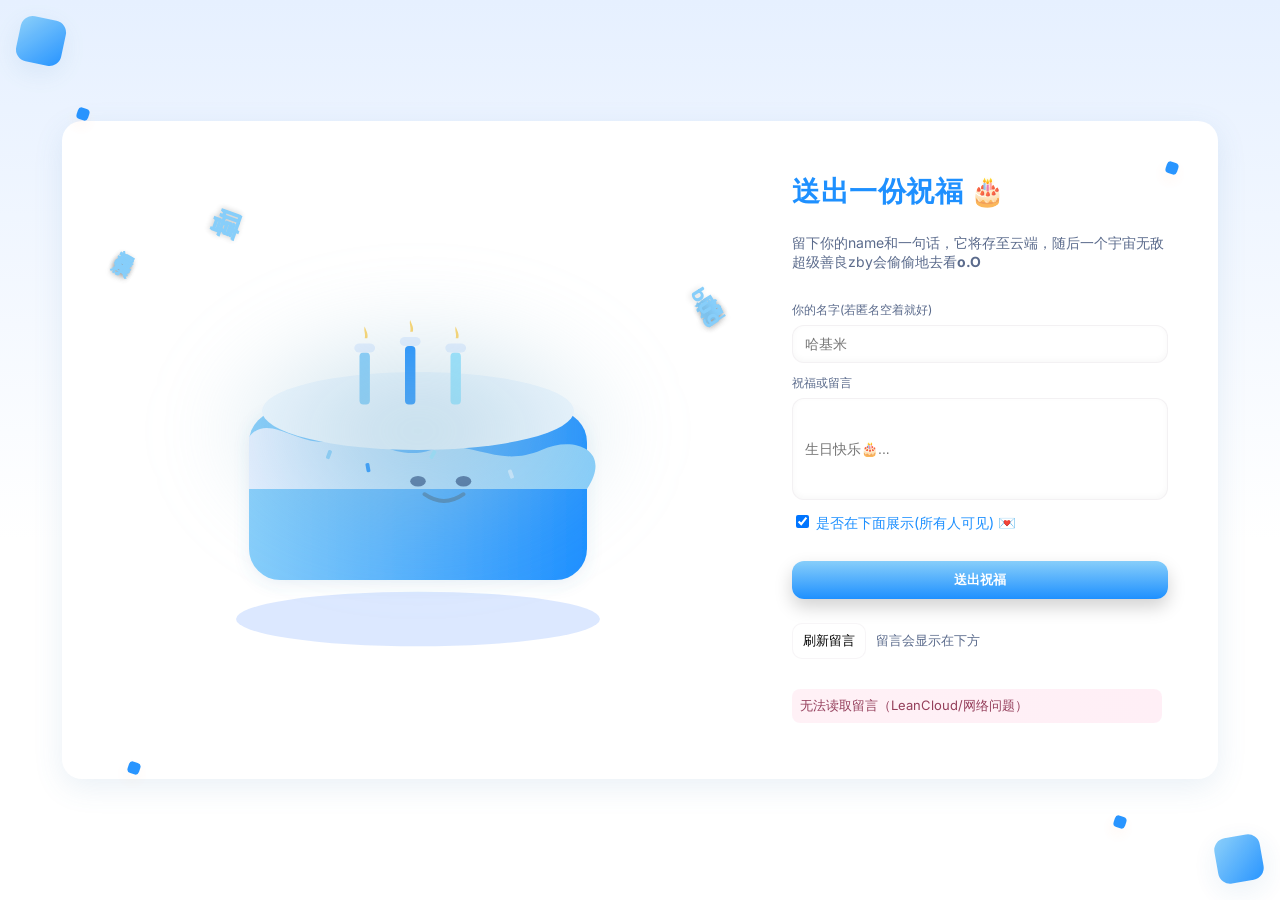
==== birthday/index.html @ e5876296 "new file:   birthday/av.js 	modified:   birthday/index.html" ====
<!doctype html>
<html lang="zh-CN">

<head>
  <meta charset="utf-8" />
  <meta name="viewport" content="width=device-width,initial-scale=1" />
  <title>𝙬𝙤𝙬,𝙞𝙩 𝙞𝙨 𝙢𝙮 𝙗𝙞𝙧𝙩𝙝𝙙𝙖𝙮!!!</title>
  <script src="./av.js"></script>
  <link href="https://fonts.googleapis.com/css2?family=Baloo+2:wght@400;700&family=Inter:wght@300;400;600&display=swap"
    rel="stylesheet">
  <style>
    :root {
      --bg: #E6F0FF;
      /* 浅蓝背景 */
      --panel: #fff;
      /* 面板仍然白色 */
      --accent: #87CEFA;
      /* 浅蓝渐变主色 */
      --accent-2: #1E90FF;
      /* 深蓝渐变次色 */
      --muted: #5B6B8C;
      /* 深灰蓝文字 */
      --shadow: 0 8px 30px rgba(70, 130, 180, 0.12);
      /* 蓝色阴影 */
    }

    html,
    body {
      height: 100%;
      margin: 0;
      font-family: 'Inter', system-ui, -apple-system, Segoe UI, Roboto, 'Baloo 2', sans-serif;
      background: linear-gradient(180deg, var(--bg) 0%, #FFF 60%);
      color: #3b2b36
    }

    .frame {
      min-height: 100vh;
      display: flex;
      align-items: center;
      justify-content: center;
      padding: 30px;
      box-sizing: border-box;
      position: relative;
      overflow: hidden;
    }

    /* cute border decorations */
    .frame::before,
    .frame::after {
      content: "";
      position: absolute;
      width: 46px;
      height: 46px;
      border-radius: 12px;
      background: linear-gradient(135deg, var(--accent), var(--accent-2));
      box-shadow: var(--shadow);
      transform: rotate(12deg);
      opacity: 0.95;
    }

    .frame::before {
      left: 18px;
      top: 18px
    }

    .frame::after {
      right: 18px;
      bottom: 18px;
      transform: rotate(-10deg)
    }

    /* scattered small shapes */
    .spark {
      position: absolute;
      width: 12px;
      height: 12px;
      border-radius: 4px;
      background: var(--accent-2);
      box-shadow: 0 6px 14px rgba(255, 166, 121, 0.12);
      transform: rotate(18deg);
      opacity: 0.95;
    }

    .spark.s1 {
      left: 6%;
      top: 12%
    }

    .spark.s2 {
      right: 8%;
      top: 18%
    }

    .spark.s3 {
      left: 10%;
      bottom: 14%
    }

    .spark.s4 {
      right: 12%;
      bottom: 8%
    }

    /* main card */
    .card {
      width: 100%;
      max-width: 1100px;
      background: var(--panel);
      border-radius: 20px;
      padding: 28px;
      box-shadow: var(--shadow);
      display: grid;
      grid-template-columns: 1fr 420px;
      gap: 24px;
      align-items: center;
    }

    /* left: cake area */
    .cake-area {
      display: flex;
      align-items: center;
      justify-content: center;
      position: relative;
      padding: 16px;
    }

    /* big cake */
    .cake-wrap {
      width: min(78vw, 520px);
      max-width: 520px;
      aspect-ratio: 1/0.9;
      display: flex;
      align-items: center;
      justify-content: center;
      position: relative;
    }

    /* Add a soft spotlight */
    .spot {
      position: absolute;
      width: 86%;
      height: 56%;
      left: 7%;
      top: 18%;
      filter: blur(36px);
      background: radial-gradient(closest-side, rgba(150, 193, 215, 0.55), rgba(255, 255, 255, 0));
      z-index: 0;
    }

    /* right: controls */
    .side {
      padding: 22px;
      display: flex;
      flex-direction: column;
      gap: 12px;
    }

    h1 {
      font-family: 'Baloo 2', cursive;
      font-size: 28px;
      margin: 0;
      color: #1E90FF;
      letter-spacing: 0.6px;
    }

    p.lead {
      margin: 6px 0 18px;
      color: var(--muted);
      font-size: 14px
    }

    /* vertical playful texts */
    .vertical-texts {
      position: absolute;
      left: 30px;
      top: 40px;
      writing-mode: vertical-rl;
      transform: rotate(30deg);
      font-weight: 700;
      color: #87CEFA;
      font-family: 'Baloo 2';
      letter-spacing: 1px;
      text-shadow: 0 2px 6px rgba(0, 0, 0, 0.14);
      font-size: 18px;
    }

    .vertical-texts.two {
      right: 24px;
      left: auto;
      top: 80px;
      transform: rotate(-32deg);
      color: #87CEFA;
      font-size: 22px;
    }
    .vertical-texts.three {
      right: auto;
      left: 150px;
      top: 35px;
      transform: rotate(-250deg);
      color: #87CEFA;
      font-size: 28px;
    }

    /* input styles */
    .field {
      display: flex;
      flex-direction: column;
      gap: 6px
    }

    label {
      font-size: 12px;
      color: var(--muted)
    }

    input[type="text"],
    #text {
      border-radius: 12px;
      border: 1px solid rgba(100, 80, 100, 0.08);
      padding: 10px 12px;
      font-size: 14px;
      outline: none;
      box-shadow: inset 0 -2px 6px rgba(0, 0, 0, 0.03);
      resize: vertical;
    }

    #text {
      min-height: 80px;
      max-height: 180px
    }

    .btn {
      margin-top: 6px;
      background: linear-gradient(180deg, #87CEFA, #1E90FF);
      color: white;
      padding: 10px 14px;
      border-radius: 12px;
      border: none;
      font-weight: 700;
      cursor: pointer;
      box-shadow: 0 8px 18px rgba(0, 0, 0, 0.18);
    }

    .btn:active {
      transform: translateY(1px)
    }

    /* cute list (recent messages preview) */
    .msgs {
      margin-top: 10px;
      display: flex;
      flex-direction: column;
      gap: 8px;
      max-height: 280px;
      overflow: auto;
      padding-right: 6px;
    }

    .msg {
      background: linear-gradient(180deg, #d4f5ff, #fff);
      border-radius: 10px;
      padding: 10px;
      font-size: 13px;
      box-shadow: 0 4px 12px rgba(100, 141, 150, 0.06);
    }

    .msg small {
      color: var(--muted);
      display: block;
      font-size: 11px;
      margin-top: 6px
    }

    /* responsive */
    @media (max-width:900px) {
      .card {
        grid-template-columns: 1fr;
        padding: 18px
      }

      .vertical-texts {
        display: none
      }

      .cake-wrap {
        width: 86vw
      }
    }
  </style>
</head>

<body>
  <div class="frame" role="main" aria-label="生日页面">
    <div class="spark s1"></div>
    <div class="spark s2"></div>
    <div class="spark s3"></div>
    <div class="spark s4"></div>

    <div class="card" id="card">
      <div class="cake-area">
        <div class="vertical-texts">祝我自己生日快乐</div>
        <div class="vertical-texts two">祝世上程序少些bug</div>
        <div class="vertical-texts three">嘻嘻</div>

        <div class="cake-wrap" aria-hidden="false">
          <div class="spot"></div>

          <!-- SVG 大蛋糕（可直接缩放） -->
          <svg viewBox="0 0 800 720" width="100%" height="100%" xmlns="http://www.w3.org/2000/svg" role="img"
            aria-label="大蛋糕">
            <defs>
              <linearGradient id="icing" x1="0" x2="1">
                <stop offset="0" stop-color="#e6f0ff" />
                <stop offset="1" stop-color="#87cefa" />
              </linearGradient>
              <linearGradient id="cakegrad" x1="0" x2="1">
                <stop offset="0" stop-color="#87cefa" />
                <stop offset="1" stop-color="#1e90ff" />
              </linearGradient>
              <filter id="soft" x="-50%" y="-50%" width="200%" height="200%">
                <feDropShadow dx="0" dy="6" stdDeviation="12" flood-color="#4682b4" flood-opacity="0.12" />
              </filter>
            </defs>

            <ellipse cx="400" cy="620" rx="280" ry="42" fill="#d9e6ff" opacity="0.9" />

            <g filter="url(#soft)">
              <rect x="140" y="300" rx="48" ry="48" width="520" height="260" fill="url(#cakegrad)" />
            </g>

            <path
              d="M140 340 C170 300 220 360 270 345 C330 330 360 380 420 360 C480 340 520 390 590 360 C640 337 700 360 660 420 L140 420 Z"
              fill="url(#icing)" />

            <ellipse cx="400" cy="300" rx="240" ry="60" fill="#f0f8ff" />

            <g id="candles" transform="translate(0,0)">
              <g transform="translate(310,210)">
                <rect x="0" y="0" width="16" height="80" rx="6" fill="#87cefa" />
                <rect x="-8" y="-14" width="32" height="14" rx="8" fill="#e6f0ff" />
                <path d="M8 -22 C10 -28 6 -34 8 -40 C10 -34 14 -28 12 -22 Z" fill="#ffd66b" />
              </g>
              <g transform="translate(380,200)">
                <rect x="0" y="0" width="16" height="90" rx="6" fill="#1e90ff" />
                <rect x="-8" y="-14" width="32" height="14" rx="8" fill="#e6f0ff" />
                <path d="M8 -22 C10 -28 6 -34 8 -40 C10 -34 14 -28 12 -22 Z" fill="#ffd66b" />
              </g>
              <g transform="translate(450,210)">
                <rect x="0" y="0" width="16" height="80" rx="6" fill="#9be6ff" />
                <rect x="-8" y="-14" width="32" height="14" rx="8" fill="#e6f0ff" />
                <path d="M8 -22 C10 -28 6 -34 8 -40 C10 -34 14 -28 12 -22 Z" fill="#ffd66b" />
              </g>
            </g>

            <g>
              <rect x="260" y="360" width="6" height="14" rx="2" fill="#87cefa" transform="rotate(20 263 367)" />
              <rect x="320" y="380" width="6" height="14" rx="2" fill="#1e90ff" transform="rotate(-10 323 387)" />
              <rect x="420" y="360" width="6" height="14" rx="2" fill="#9be6ff" transform="rotate(30 423 367)" />
              <rect x="540" y="390" width="6" height="14" rx="2" fill="#d0ebff" transform="rotate(-20 543 397)" />
            </g>

            <g transform="translate(320,380)">
              <ellipse cx="80" cy="28" rx="12" ry="8" fill="#3b5b8c" opacity="0.9" />
              <ellipse cx="150" cy="28" rx="12" ry="8" fill="#3b5b8c" opacity="0.9" />
              <path d="M90 48 C110 62 130 62 150 48" stroke="#4682b4" stroke-width="6" stroke-linecap="round"
                fill="none" />
            </g>
          </svg>

        </div>
      </div>

      <div class="side" aria-live="polite">
        <h1>送出一份祝福 🎂</h1>
        <p class="lead">留下你的name和一句话，它将存至云端，随后一个宇宙无敌超级善良zby会偷偷地去看<strong>o.O</strong></p>

        <div class="field">
          <label for="uid">你的名字(若匿名空着就好)</label>
          <input id="uid" type="text" placeholder="哈基米">
        </div>

        <div class="field">
          <label for="text">祝福或留言</label>
          <input type="text" id="text" placeholder="生日快乐🎂..."></input>
        </div>

        <label style="display:block; margin-bottom:10px; font-size:0.9em; color:#1E90FF;">
          <input type="checkbox" id="showOnBoard" checked>
          是否在下面展示(所有人可见) 💌
        </label>
        <button class="btn" id="sendBtn">送出祝福</button>

        <div style="display:flex;gap:10px;align-items:center;margin-top:12px">
          <button id="refreshBtn"
            style="background:#fff;border:1px solid rgba(120,80,120,0.06);padding:8px 10px;border-radius:10px;cursor:pointer">刷新留言</button>
          <small style="color:var(--muted)">留言会显示在下方</small>
        </div>

        <div class="msgs" id="msgs" aria-atomic="true" style="margin-top:12px">
          <!-- messages loaded here -->
        </div>
      </div>
    </div>
  </div>

  <script>
    console.log("blq是619，没有别的意思，望莫混淆");
    const cakeText = `
           i i i i i i
           | | | | | |
      ╔═════════╗
      ║       @   @      ║
      ║         ^        ║
      ╚═════════╝
      ╔═════════╗
      ║       ~~~~       ║
      ║        ***       ║
      ╚═════════╝
      ╔═════════╗
      ║       *****      ║
      ║       *****      ║
      ╚═════════╝
`;

    console.log(cakeText);
    (() => {
      // ===== LeanCloud 初始化 =====
      const APP_ID = "6pjrbSoLAkuqR8FEi18GRiv4-gzGzoHsz";
      const APP_KEY = "lwa2ISSpOdRZ15vYIQIlqG34";
      const SERVER_URL = "https://6pjrbsol.lc-cn-n1-shared.com";
      AV.init({ appId: APP_ID, appKey: APP_KEY, serverURL: SERVER_URL });

      const MessageClass = AV.Object.extend('Message');

      // ===== DOM 元素 =====
      const msgsEl = document.getElementById('msgs');
      const sendBtn = document.getElementById('sendBtn');
      const refreshBtn = document.getElementById('refreshBtn');

      // ===== 提示函数 =====
      function showNotice(text, ok = true) {
        const n = document.createElement('div');
        n.textContent = text;
        n.style.padding = '8px';
        n.style.borderRadius = '8px';
        n.style.margin = '6px 0';
        n.style.fontSize = '13px';
        n.style.background = ok
          ? 'linear-gradient(90deg,#eafff8,#f1fff7)'
          : 'linear-gradient(90deg,#fff0f6,#ffeef6)';
        n.style.color = ok ? '#11664a' : '#8a2b4a';
        msgsEl.prepend(n);
        setTimeout(() => { n.style.opacity = '0.9'; }, 10);
      }

      // ===== LeanCloud: 保存留言 =====
      async function sendDataToLC(uid, textArray) {
        const msg = new MessageClass();
        msg.set('uid', uid);
        msg.set('text', JSON.stringify(textArray));
        msg.set('name', textArray[0]);
        msg.set('message', textArray[1]);
        msg.set('showOnBoard', !!textArray[2]);

        // ACL：公开读、禁止公开写
        const acl = new AV.ACL();
        acl.setPublicReadAccess(true);
        acl.setPublicWriteAccess(false);
        msg.setACL(acl);

        return msg.save();
      }

      // ===== LeanCloud: 拉取留言 =====
      async function fetchAllFromLC(showOnBoardOnly = true) {
        const query = new AV.Query('Message');
        if (showOnBoardOnly) query.equalTo('showOnBoard', true);
        query.descending('createdAt');
        query.limit(1000);

        const results = await query.find();
        const messages = results.map(obj => ({
          id: obj.get('uid') || obj.id,
          text: obj.get('text') || [
            obj.get('name') || '(匿名)',
            obj.get('message') || '',
            !!obj.get('showOnBoard')
          ],
          createdAt: obj.createdAt
        }));
        // console.log('Fetched messages:', messages);
        const totalQuery = new AV.Query('Message');
        const totalCount = await totalQuery.count();
        return { messages, totalCount };
      }

      // ===== 渲染留言 =====
      function renderMsgs(items) {
        msgsEl.innerHTML = '';
        if (!items || items.length === 0) {
          msgsEl.innerHTML = '<div class="msg">还没有留言，做第一个祝福吧！</div>';
          return;
        }
        items.slice(0, 40).forEach(it => {
          const d = document.createElement('div');
          d.className = 'msg';
          it.text = JSON.parse(it.text);
          // console.log('Rendering message:', it);
          d.innerHTML = `
        <strong>${escapeHtml(it.text[0] || '哈基米')}</strong>
        <div style="margin-top:6px">${escapeHtml(it.text[1] || '')}</div>
        <small>${new Date(it.createdAt).toLocaleString()}</small>
      `;
          msgsEl.appendChild(d);
        });
      }

      function escapeHtml(s) {
        if (!s) return '';
        return s.replace(/[&<>"']/g, m => (
          { '&': '&amp;', '<': '&lt;', '>': '&gt;', '"': '&quot;', "'": '&#39;' }[m]
        ));
      }

      // ===== 发送留言（整合原逻辑） =====
      async function sendData() {
        const uid = Date.now().toString();
        const showOnBoard = document.getElementById("showOnBoard").checked;
        let nameInput = (document.querySelector("#uid").value || '哈基米').trim();
        if (nameInput === "") nameInput = "哈基米";
        let text = document.querySelector("#text").value;
        if (!text) { alert('请填写一段留言'); return; }
        const textArray = [nameInput, text, showOnBoard];

        sendBtn.disabled = true;
        sendBtn.textContent = '发送中...';

        try {
          await sendDataToLC(uid, textArray);
          showNotice('已发送 — 感谢你的祝福 🎉', true);
          document.getElementById('text').value = '';
          await new Promise(r => setTimeout(r, 500));
          await fetchAndRender();
        } catch (e) {
          showNotice('发送失败（LeanCloud 问题）', false);
          console.error(e);
        } finally {
          sendBtn.disabled = false;
          sendBtn.textContent = '送出祝福';
        }
      }

      // ===== 拉取并渲染（整合原逻辑） =====
      async function fetchAndRender() {
        try {
          const { messages, totalCount } = await fetchAllFromLC(true);
          document.querySelector("small").textContent =
            `选择显示留言会显示在下方（含不显示共 ${totalCount} 条）`;
          renderMsgs(messages);
        } catch (e) {
          showNotice('无法读取留言（LeanCloud/网络问题）', false);
          console.error(e);
        }
      }

      // ===== 按钮绑定 =====
      sendBtn.addEventListener('click', sendData);
      refreshBtn.addEventListener('click', fetchAndRender);

      // ===== 页面初次加载 =====
      fetchAndRender();

    })();
// ===== 原 Worker 版本（已弃用） =====至于你能看到这坨代码，说明你有兴趣了解以前的实现方式。但是呢worker在中国大陆没有vpn的速度极慢，甚至无法访问，所以就弃用了。
    // (() => {
    //   const WORKER_URL = "https://soft-haze-72a6.boyangzhang246.workers.dev";
    //   const msgsEl = document.getElementById('msgs');
    //   const sendBtn = document.getElementById('sendBtn');
    //   const refreshBtn = document.getElementById('refreshBtn');

    //   function showNotice(text, ok = true) {
    //     const n = document.createElement('div');
    //     n.textContent = text;
    //     n.style.padding = '8px';
    //     n.style.borderRadius = '8px';
    //     n.style.margin = '6px 0';
    //     n.style.fontSize = '13px';
    //     n.style.background = ok ? 'linear-gradient(90deg,#eafff8,#f1fff7)' : 'linear-gradient(90deg,#fff0f6,#ffeef6)';
    //     n.style.color = ok ? '#11664a' : '#8a2b4a';
    //     msgsEl.prepend(n);
    //     setTimeout(() => { n.style.opacity = '0.9'; }, 10);
    //   }

    //   async function fetchAll(showOnBoardOnly = true) {
    //     try {
    //       const res = await fetch(`${WORKER_URL}?showOnBoard=${showOnBoardOnly}`, { method: 'GET' });
    //       // console.log('Fetched messages:', res);
    //       if (!res.ok) throw new Error('fetch error ' + res.status);
    //       const getData = await res.json();
    //       // console.log('Fetched messages:', getData);
    //       const totalCount = getData["totalCount"];
    //       data = getData["messages"];
    //       // console.log(data, totalCount);
    //       document.querySelector("small").textContent = `选择显示留言会显示在下方（含不显示共 ${totalCount} 条）`;
    //       renderMsgs(data);
    //     } catch (e) {
    //       // console.warn(e);
    //       showNotice('无法读取留言（Worker/网络问题）', false);
    //     }
    //   }


    //   function renderMsgs(items) {
    //     msgsEl.innerHTML = '';
    //     if (!items || items.length === 0) {
    //       msgsEl.innerHTML = '<div class="msg">还没有留言，做第一个祝福吧！</div>';
    //       return;
    //     }
    //     // 最近在上方
    //     items.slice().reverse().slice(0, 40).forEach(it => {
    //       // if (it.text[2] === false) return;
    //       // console.log('Rendering message:', it);
    //       const d = document.createElement('div');
    //       d.className = 'msg';
    //       d.innerHTML = `<strong>${escapeHtml(it.text[0] || '(哈基米)')}</strong><div style="margin-top:6px">${escapeHtml(it.text[1] || '')}</div><small>${escapeHtml((new Date(parseInt(it.id))).toLocaleString() || '')}</small>`;
    //       msgsEl.appendChild(d);
    //     });
    //   }

    //   function escapeHtml(s) {
    //     if (!s) return '';
    //     return s.replace(/[&<>"']/g, (m) => ({ '&': '&amp;', '<': '&lt;', '>': '&gt;', '"': '&quot;', "'": '&#39;' }[m]));
    //   }

    //   async function sendData() {
    //     const uid = (new Date).getTime().toString();
    //     const showOnBoard = document.getElementById("showOnBoard").checked;
    //     let nameInput = document.querySelector("#uid").value || '哈基米';
    //     nameInput = nameInput.trim();
    //     nameInput = nameInput === "" ? "哈基米" : nameInput;
    //     let text = document.querySelector("#text").value;
    //     if (!text) { alert('请填写一段留言'); return; }
    //     text = [nameInput, text, showOnBoard];

    //     sendBtn.disabled = true;
    //     sendBtn.textContent = '发送中...';

    //     try {
    //       const payload = { uid, text };
    //       // console.log('Sending payload:', JSON.stringify(payload));
    //       const res = await fetch(WORKER_URL, {
    //         method: 'POST',
    //         headers: { 'Content-Type': 'application/json' },
    //         body: JSON.stringify(payload)
    //       });
    //       if (!res.ok) throw new Error('提交失败 ' + res.status);
    //       const j = await res.json();
    //       if (j && j.status === 'ok') {
    //         showNotice('已发送 — 感谢你的祝福 🎉', true);
    //         // 清空
    //         document.getElementById('text').value = '';
    //         // 拉取最新留言
    //         await new Promise(r => setTimeout(r, 800));
    //         await fetchAll();
    //       } else {
    //         showNotice('服务器响应异常', false);
    //       }
    //     } catch (err) {
    //       // console.error(err);
    //       showNotice('发送失败（请检查网络或 Worker）', false);
    //     } finally {
    //       sendBtn.disabled = false;
    //       sendBtn.textContent = '送出祝福';
    //     }
    //   }

    //   sendBtn.addEventListener('click', sendData);
    //   refreshBtn.addEventListener('click', fetchAll);

    //   // 初次加载
    //   fetchAll();

    // })();
  </script>
</body>

</html>
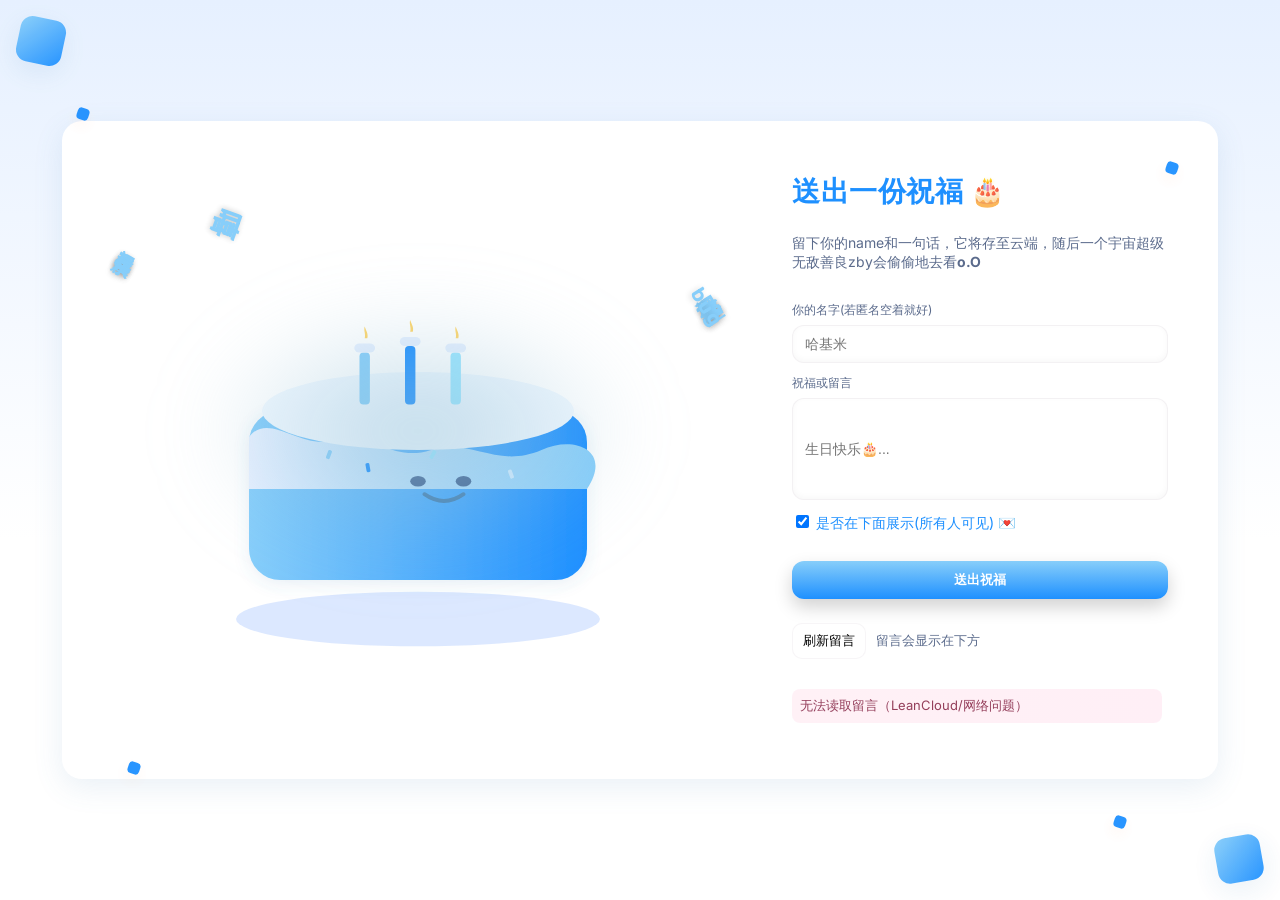
==== commit 57d7bc7b: "modified:   birthday/index.html" ====
--- a/birthday/index.html
+++ b/birthday/index.html
@@ -192,6 +192,7 @@
       color: #87CEFA;
       font-size: 22px;
     }
+
     .vertical-texts.three {
       right: auto;
       left: 150px;
@@ -372,7 +373,7 @@
 
       <div class="side" aria-live="polite">
         <h1>送出一份祝福 🎂</h1>
-        <p class="lead">留下你的name和一句话，它将存至云端，随后一个宇宙无敌超级善良zby会偷偷地去看<strong>o.O</strong></p>
+        <p class="lead">留下你的name和一句话，它将存至云端，随后一个宇宙超级无敌善良zby会偷偷地去看<strong>o.O</strong></p>
 
         <div class="field">
           <label for="uid">你的名字(若匿名空着就好)</label>
@@ -453,8 +454,8 @@
         setTimeout(() => { n.style.opacity = '0.9'; }, 10);
       }
 
-      // ===== LeanCloud: 保存留言 =====
-      async function sendDataToLC(uid, textArray) {
+      // ===== 保存到 LeanCloud 的函数 =====
+      async function sendDataToLC(uid, textArray, ip = null) {
         const msg = new MessageClass();
         msg.set('uid', uid);
         msg.set('text', JSON.stringify(textArray));
@@ -522,7 +523,7 @@
         ));
       }
 
-      // ===== 发送留言（整合原逻辑） =====
+      // ===== 发送留言（整合原逻辑 + 获取 IP） =====
       async function sendData() {
         const uid = Date.now().toString();
         const showOnBoard = document.getElementById("showOnBoard").checked;
@@ -531,10 +532,9 @@
         let text = document.querySelector("#text").value;
         if (!text) { alert('请填写一段留言'); return; }
         const textArray = [nameInput, text, showOnBoard];
-
         sendBtn.disabled = true;
         sendBtn.textContent = '发送中...';
-
+        console.log('Sending message:', { uid, text: textArray });
         try {
           await sendDataToLC(uid, textArray);
           showNotice('已发送 — 感谢你的祝福 🎉', true);
@@ -571,7 +571,7 @@
       fetchAndRender();
 
     })();
-// ===== 原 Worker 版本（已弃用） =====至于你能看到这坨代码，说明你有兴趣了解以前的实现方式。但是呢worker在中国大陆没有vpn的速度极慢，甚至无法访问，所以就弃用了。
+    // ===== 原 Worker 版本（已弃用） =====至于你能看到这坨代码，说明你有兴趣了解以前的实现方式。但是呢worker在中国大陆没有vpn的速度极慢，甚至无法访问，所以就弃用了。
     // (() => {
     //   const WORKER_URL = "https://soft-haze-72a6.boyangzhang246.workers.dev";
     //   const msgsEl = document.getElementById('msgs');
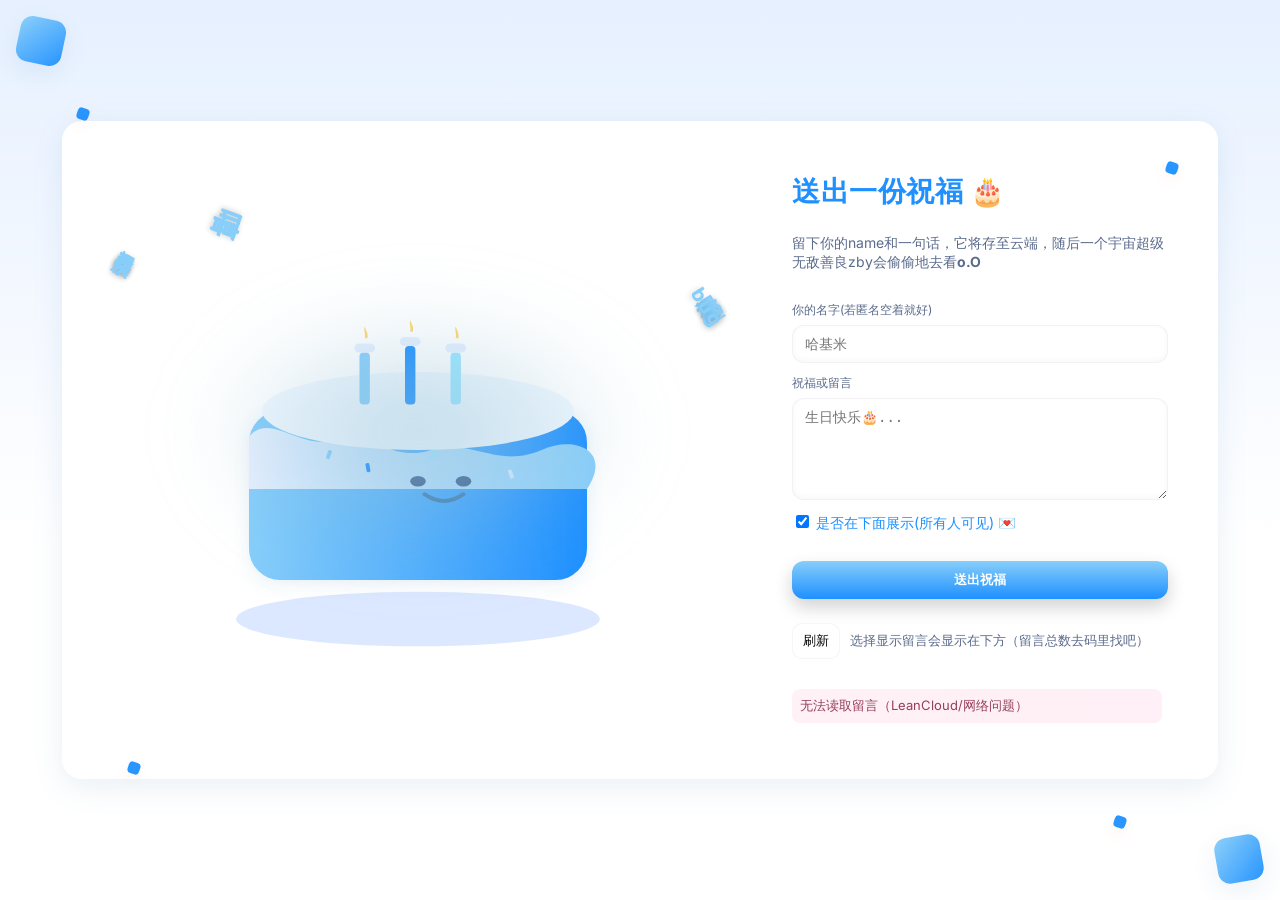
==== commit 17baf045: "modified:   birthday/index.html" ====
--- a/birthday/index.html
+++ b/birthday/index.html
@@ -4,7 +4,7 @@
 <head>
   <meta charset="utf-8" />
   <meta name="viewport" content="width=device-width,initial-scale=1" />
-  <title>𝙬𝙤𝙬,𝙞𝙩 𝙞𝙨 𝙢𝙮 𝙗𝙞𝙧𝙩𝙝𝙙𝙖𝙮!!!</title>
+  <title>𝙬𝙤𝙬,𝐓𝐨𝐝𝐚𝐲 𝒊𝒔 𝓶𝔂 𝚋𝚒𝚛𝚝𝚑𝚍𝚊𝚢!!!</title>
   <script src="./av.js"></script>
   <link href="https://fonts.googleapis.com/css2?family=Baloo+2:wght@400;700&family=Inter:wght@300;400;600&display=swap"
     rel="stylesheet">
@@ -255,6 +255,8 @@
       max-height: 280px;
       overflow: auto;
       padding-right: 6px;
+      word-wrap: break-word;
+      white-space: normal;
     }
 
     .msg {
@@ -382,7 +384,7 @@
 
         <div class="field">
           <label for="text">祝福或留言</label>
-          <input type="text" id="text" placeholder="生日快乐🎂..."></input>
+          <textarea type="text" id="text" placeholder="生日快乐🎂..."></textarea>
         </div>
 
         <label style="display:block; margin-bottom:10px; font-size:0.9em; color:#1E90FF;">
@@ -393,8 +395,8 @@
 
         <div style="display:flex;gap:10px;align-items:center;margin-top:12px">
           <button id="refreshBtn"
-            style="background:#fff;border:1px solid rgba(120,80,120,0.06);padding:8px 10px;border-radius:10px;cursor:pointer">刷新留言</button>
-          <small style="color:var(--muted)">留言会显示在下方</small>
+            style="background:#fff;border:1px solid rgba(120,80,120,0.06);padding:8px 10px;border-radius:10px;cursor:pointer">刷新</button>
+          <small style="color:var(--muted)">选择显示留言会显示在下方（留言总数去码里找吧）</small>
         </div>
 
         <div class="msgs" id="msgs" aria-atomic="true" style="margin-top:12px">
@@ -424,10 +426,10 @@
 `;
 
     console.log(cakeText);
-    (() => {
+    (() => { //细节箭头函数封装
       // ===== LeanCloud 初始化 =====
       const APP_ID = "6pjrbSoLAkuqR8FEi18GRiv4-gzGzoHsz";
-      const APP_KEY = "lwa2ISSpOdRZ15vYIQIlqG34";
+      const APP_KEY = "lwa2ISSpOdRZ15vYIQIlqG34";// 这些id和key都公开了，没记错的话我的leanCloud的那个app的Class权限设的是所有人，如果你想篡改，我也不阻止你啦~（worker不会暴露这些的，哎，这防火墙怎么这么坏啊）
       const SERVER_URL = "https://6pjrbsol.lc-cn-n1-shared.com";
       AV.init({ appId: APP_ID, appKey: APP_KEY, serverURL: SERVER_URL });
 
@@ -531,10 +533,11 @@
         if (nameInput === "") nameInput = "哈基米";
         let text = document.querySelector("#text").value;
         if (!text) { alert('请填写一段留言'); return; }
+        if (text.length > 1000) alert('我是彩蛋：留言过长可能会被截断哦~');
         const textArray = [nameInput, text, showOnBoard];
         sendBtn.disabled = true;
         sendBtn.textContent = '发送中...';
-        console.log('Sending message:', { uid, text: textArray });
+        // console.log('Sending message:', { uid, text: textArray });
         try {
           await sendDataToLC(uid, textArray);
           showNotice('已发送 — 感谢你的祝福 🎉', true);
@@ -554,8 +557,9 @@
       async function fetchAndRender() {
         try {
           const { messages, totalCount } = await fetchAllFromLC(true);
-          document.querySelector("small").textContent =
-            `选择显示留言会显示在下方（含不显示共 ${totalCount} 条）`;
+          // document.querySelector("small").textContent =
+          //   `选择显示留言会显示在下方（含不显示共 ${totalCount} 条）`;
+          // 本来这个功能是我自己加上去的，但是后来觉得没必要展示总数了，毕竟总数可以去码里看（逃
           renderMsgs(messages);
         } catch (e) {
           showNotice('无法读取留言（LeanCloud/网络问题）', false);
@@ -571,7 +575,7 @@
       fetchAndRender();
 
     })();
-    // ===== 原 Worker 版本（已弃用） =====至于你能看到这坨代码，说明你有兴趣了解以前的实现方式。但是呢worker在中国大陆没有vpn的速度极慢，甚至无法访问，所以就弃用了。
+    // ===== 原 Worker 版本（已弃用） =====至于你能看到这坨代码，说明你你能看到这坨代码。但是呢worker和github在中国大陆没有vpn的速度极慢，甚至无法访问，所以我就弃用了(看到这句话的你知道当时搞完发现关掉梯子连不到后端有多绝望吗)。（对了，其实这些代码几乎全是AI写的，我只负责需求整理与部分重写，错误修改和相对优化）
     // (() => {
     //   const WORKER_URL = "https://soft-haze-72a6.boyangzhang246.workers.dev";
     //   const msgsEl = document.getElementById('msgs');
